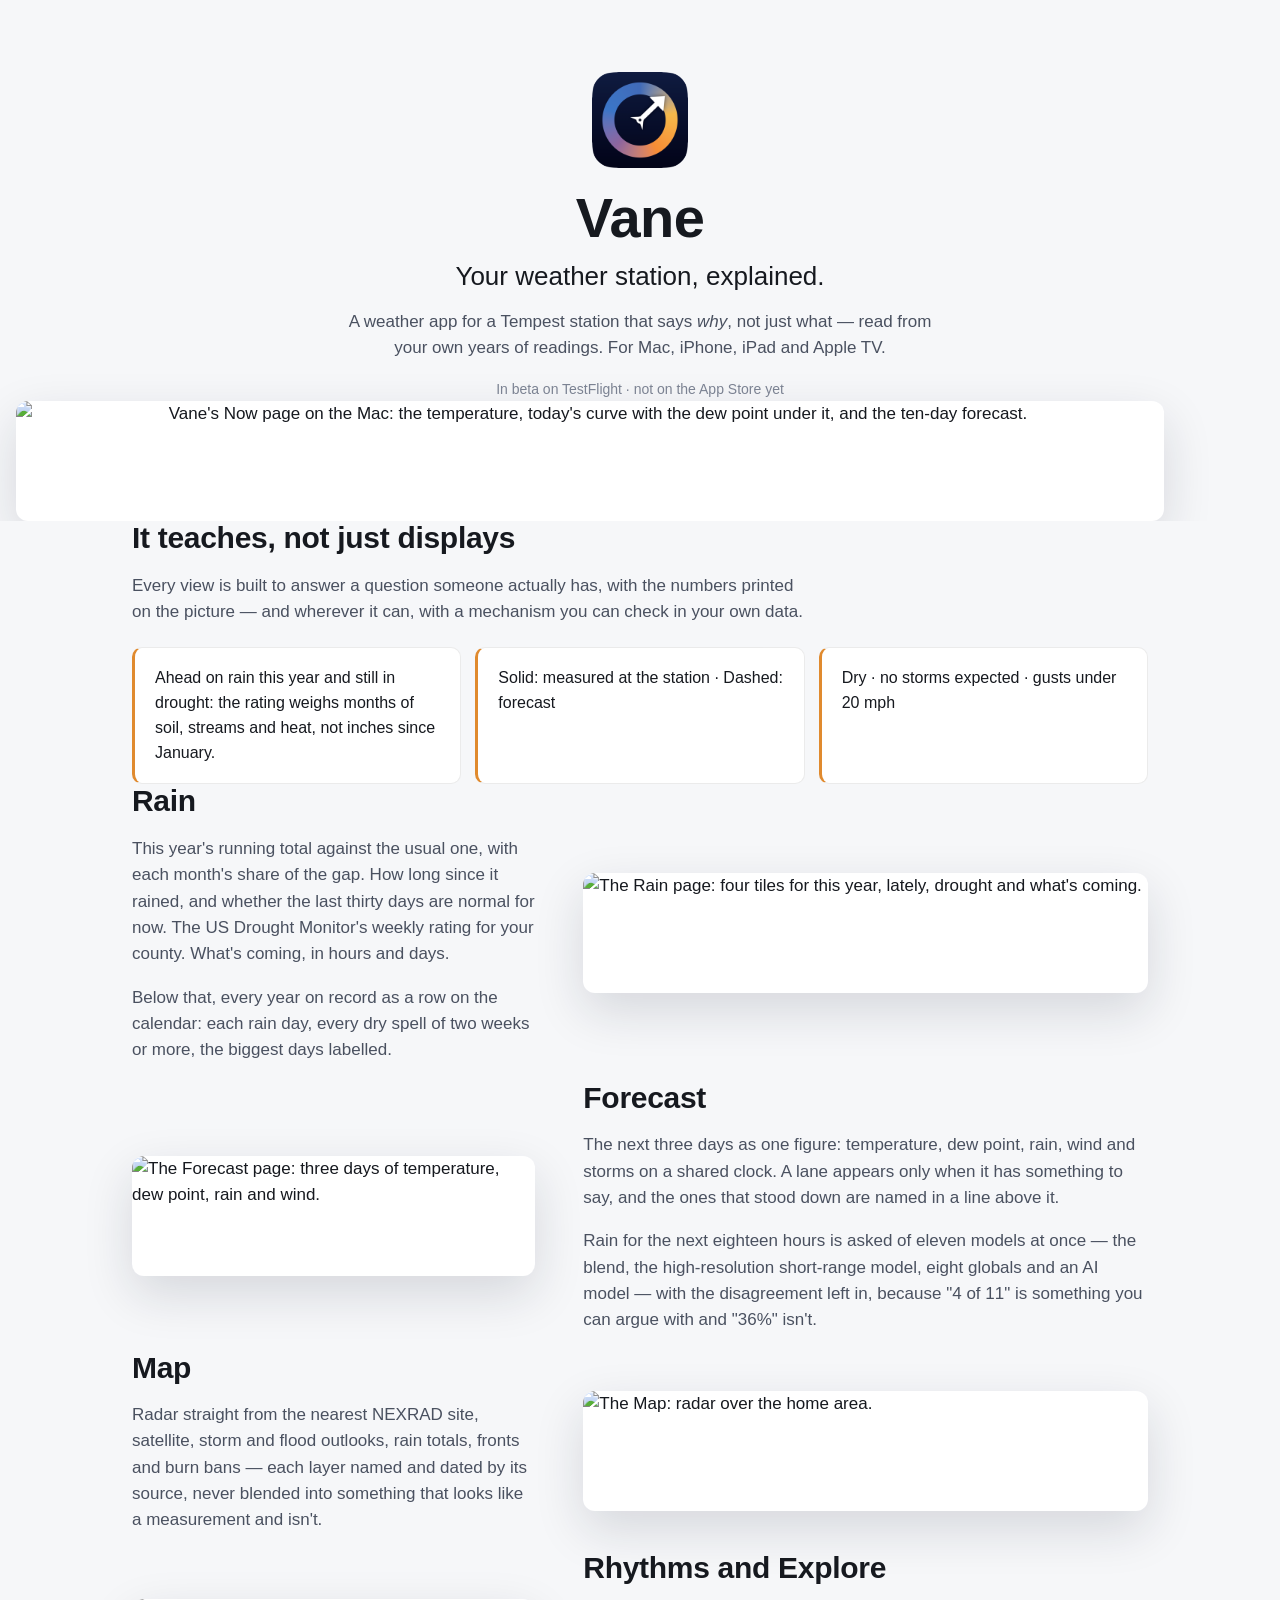
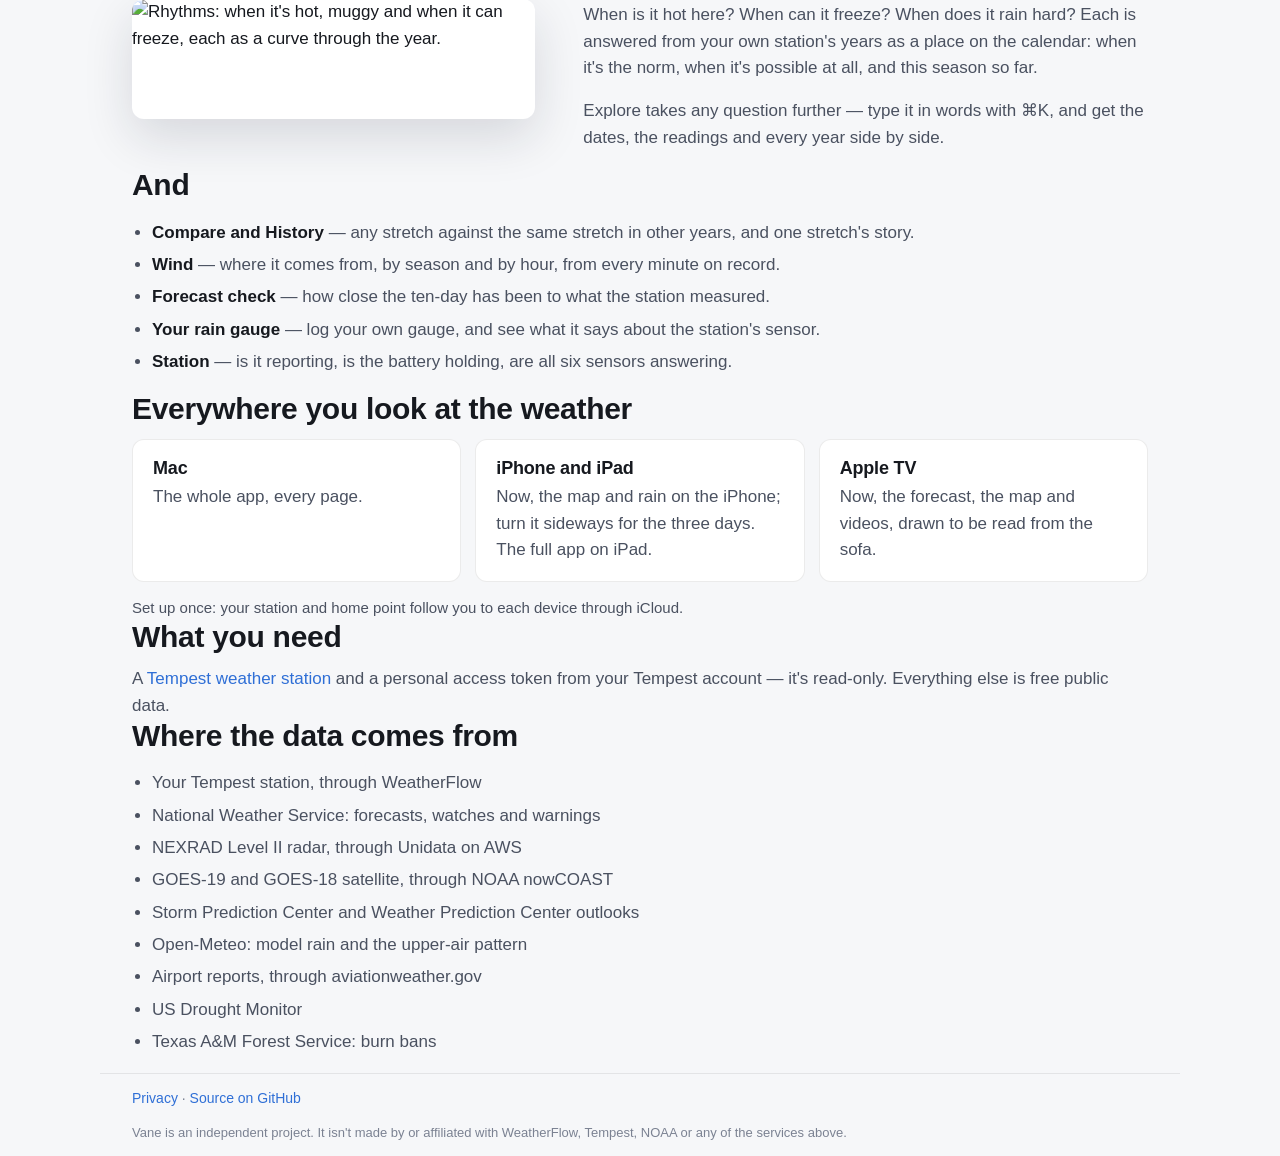
==== docs/index.html @ ac1b6cf5 "A product page and a privacy page for GitHub Pages, and notebooks without their output docs/ is the " ====
<!doctype html>
<html lang="en">
<head>
<meta charset="utf-8">
<meta name="viewport" content="width=device-width, initial-scale=1">
<title>Vane — your weather station, explained</title>
<meta name="description" content="Vane is a weather app for a Tempest weather station that tells you why, not just what. For Mac, iPhone, iPad and Apple TV.">
<link rel="icon" href="icon.png">
<link rel="stylesheet" href="site.css">
</head>
<body>

<header class="hero">
  <div class="wrap">
    <img class="icon" src="icon.png" alt="" width="96" height="96">
    <h1>Vane</h1>
    <p class="lede">Your weather station, explained.</p>
    <p class="sub">A weather app for a Tempest station that says <em>why</em>, not just what —
      read from your own years of readings. For Mac, iPhone, iPad and Apple TV.</p>
    <p class="status">In beta on TestFlight · not on the App Store yet</p>
  </div>
  <figure class="shot hero-shot">
    <img src="screens/mac-now.png" alt="Vane's Now page on the Mac: the temperature, today's curve with the dew point under it, and the ten-day forecast.">
  </figure>
</header>

<main>

<section class="wrap teach">
  <h2>It teaches, not just displays</h2>
  <p class="intro">Every view is built to answer a question someone actually has, with the
    numbers printed on the picture — and wherever it can, with a mechanism you can check in
    your own data.</p>
  <div class="quotes">
    <blockquote>Ahead on rain this year and still in drought: the rating weighs months of soil,
      streams and heat, not inches since January.</blockquote>
    <blockquote>Solid: measured at the station · Dashed: forecast</blockquote>
    <blockquote>Dry · no storms expected · gusts under 20 mph</blockquote>
  </div>
</section>

<section class="wrap feature">
  <div class="text">
    <h2>Rain</h2>
    <p>This year's running total against the usual one, with each month's share of the gap.
      How long since it rained, and whether the last thirty days are normal for now. The
      US Drought Monitor's weekly rating for your county. What's coming, in hours and days.</p>
    <p>Below that, every year on record as a row on the calendar: each rain day, every dry
      spell of two weeks or more, the biggest days labelled.</p>
  </div>
  <figure class="shot"><img src="screens/mac-rain.png" alt="The Rain page: four tiles for this year, lately, drought and what's coming."></figure>
</section>

<section class="wrap feature flip">
  <div class="text">
    <h2>Forecast</h2>
    <p>The next three days as one figure: temperature, dew point, rain, wind and storms on a
      shared clock. A lane appears only when it has something to say, and the ones that stood
      down are named in a line above it.</p>
    <p>Rain for the next eighteen hours is asked of eleven models at once — the blend, the
      high-resolution short-range model, eight globals and an AI model — with the
      disagreement left in, because "4 of 11" is something you can argue with and "36%" isn't.</p>
  </div>
  <figure class="shot"><img src="screens/mac-forecast.png" alt="The Forecast page: three days of temperature, dew point, rain and wind."></figure>
</section>

<section class="wrap feature">
  <div class="text">
    <h2>Map</h2>
    <p>Radar straight from the nearest NEXRAD site, satellite, storm and flood outlooks, rain
      totals, fronts and burn bans — each layer named and dated by its source, never blended
      into something that looks like a measurement and isn't.</p>
  </div>
  <figure class="shot"><img src="screens/mac-map.png" alt="The Map: radar over the home area."></figure>
</section>

<section class="wrap feature flip">
  <div class="text">
    <h2>Rhythms and Explore</h2>
    <p>When is it hot here? When can it freeze? When does it rain hard? Each is answered from
      your own station's years as a place on the calendar: when it's the norm, when it's
      possible at all, and this season so far.</p>
    <p>Explore takes any question further — type it in words with ⌘K, and get the dates, the
      readings and every year side by side.</p>
  </div>
  <figure class="shot"><img src="screens/mac-rhythms.png" alt="Rhythms: when it's hot, muggy and when it can freeze, each as a curve through the year."></figure>
</section>

<section class="wrap more">
  <h2>And</h2>
  <ul>
    <li><strong>Compare and History</strong> — any stretch against the same stretch in other years, and one stretch's story.</li>
    <li><strong>Wind</strong> — where it comes from, by season and by hour, from every minute on record.</li>
    <li><strong>Forecast check</strong> — how close the ten-day has been to what the station measured.</li>
    <li><strong>Your rain gauge</strong> — log your own gauge, and see what it says about the station's sensor.</li>
    <li><strong>Station</strong> — is it reporting, is the battery holding, are all six sensors answering.</li>
  </ul>
</section>

<section class="wrap platforms">
  <h2>Everywhere you look at the weather</h2>
  <div class="grid">
    <div><h3>Mac</h3><p>The whole app, every page.</p></div>
    <div><h3>iPhone and iPad</h3><p>Now, the map and rain on the iPhone; turn it sideways for the three days. The full app on iPad.</p></div>
    <div><h3>Apple TV</h3><p>Now, the forecast, the map and videos, drawn to be read from the sofa.</p></div>
  </div>
  <p class="note">Set up once: your station and home point follow you to each device through iCloud.</p>
</section>

<section class="wrap needs">
  <h2>What you need</h2>
  <p>A <a href="https://tempestwx.com">Tempest weather station</a> and a personal access token
    from your Tempest account — it's read-only. Everything else is free public data.</p>
</section>

<section class="wrap sources">
  <h2>Where the data comes from</h2>
  <ul>
    <li>Your Tempest station, through WeatherFlow</li>
    <li>National Weather Service: forecasts, watches and warnings</li>
    <li>NEXRAD Level II radar, through Unidata on AWS</li>
    <li>GOES-19 and GOES-18 satellite, through NOAA nowCOAST</li>
    <li>Storm Prediction Center and Weather Prediction Center outlooks</li>
    <li>Open-Meteo: model rain and the upper-air pattern</li>
    <li>Airport reports, through aviationweather.gov</li>
    <li>US Drought Monitor</li>
    <li>Texas A&amp;M Forest Service: burn bans</li>
  </ul>
</section>

</main>

<footer class="wrap">
  <p><a href="privacy.html">Privacy</a> · <a href="https://github.com/jdmorlan/weather-vane">Source on GitHub</a></p>
  <p class="fine">Vane is an independent project. It isn't made by or affiliated with WeatherFlow, Tempest, NOAA or any of the services above.</p>
</footer>

</body>
</html>
---- docs/site.css ----
:root {
  --bg: #f6f7f9;
  --card: #ffffff;
  --ink: #16191f;
  --ink-2: #4a5160;
  --ink-3: #7b8292;
  --rule: rgba(0, 0, 0, 0.08);
  --accent: #2f6fd6;
  --warm: #e08a2e;
  --shadow: 0 18px 50px rgba(20, 30, 50, 0.14);
}
@media (prefers-color-scheme: dark) {
  :root {
    --bg: #15171c;
    --card: #1f2229;
    --ink: #eef0f4;
    --ink-2: #b4bac6;
    --ink-3: #868d9b;
    --rule: rgba(255, 255, 255, 0.08);
    --accent: #6ea1ff;
    --warm: #f0a24f;
    --shadow: 0 18px 50px rgba(0, 0, 0, 0.45);
  }
}

* { box-sizing: border-box; }
html { -webkit-text-size-adjust: 100%; }
body {
  margin: 0;
  background: var(--bg);
  color: var(--ink);
  font: 17px/1.55 -apple-system, BlinkMacSystemFont, "SF Pro Text", "Helvetica Neue", Arial, sans-serif;
}
a { color: var(--accent); text-decoration: none; }
a:hover { text-decoration: underline; }
img { max-width: 100%; display: block; }

.wrap { max-width: 1080px; margin: 0 auto; padding: 0 16px; }
@media (min-width: 720px) { .wrap { padding: 0 32px; } }

h1, h2, h3 { line-height: 1.15; letter-spacing: -0.01em; }
h2 { font-size: 30px; margin: 0 0 12px; }
h3 { font-size: 18px; margin: 0 0 6px; }

/* Hero */
.hero { text-align: center; padding: 72px 0 0; overflow: hidden; }
.hero .icon { margin: 0 auto 18px; border-radius: 22%; }
.hero h1 { font-size: 56px; margin: 0; }
.lede { font-size: 26px; color: var(--ink); margin: 6px 0 12px; font-weight: 500; }
.sub { max-width: 620px; margin: 0 auto; color: var(--ink-2); }
.status { margin: 18px 0 0; font-size: 14px; color: var(--ink-3); }
.hero-shot { max-width: 1180px; margin: 48px auto 0; padding: 0 16px; }

/* Screenshots: a picture that hasn't been taken yet holds its place. */
.shot { margin: 0; }
.shot img {
  border-radius: 12px;
  box-shadow: var(--shadow);
  background: var(--card);
  min-height: 120px;
  width: 100%;
}

main section { padding: 72px 0 0; }

.teach .intro { color: var(--ink-2); max-width: 680px; }
.quotes { display: grid; gap: 14px; margin-top: 22px; }
@media (min-width: 820px) { .quotes { grid-template-columns: repeat(3, 1fr); } }
blockquote {
  margin: 0;
  padding: 18px 20px;
  background: var(--card);
  border: 1px solid var(--rule);
  border-left: 3px solid var(--warm);
  border-radius: 10px;
  font-size: 16px;
  color: var(--ink);
}

.feature { display: grid; gap: 28px; align-items: center; }
@media (min-width: 900px) {
  .feature { grid-template-columns: 5fr 7fr; gap: 48px; }
  .feature.flip .text { order: 2; }
}
.feature p { color: var(--ink-2); }

.more ul, .sources ul { padding-left: 20px; color: var(--ink-2); }
.more li, .sources li { margin: 6px 0; }
.more strong { color: var(--ink); }

.platforms .grid { display: grid; gap: 14px; }
@media (min-width: 720px) { .platforms .grid { grid-template-columns: repeat(3, 1fr); } }
.platforms .grid > div {
  background: var(--card);
  border: 1px solid var(--rule);
  border-radius: 12px;
  padding: 18px 20px;
}
.platforms p, .needs p { color: var(--ink-2); margin: 0; }
.note { margin-top: 14px !important; font-size: 15px; }

footer { padding: 72px 16px 48px; color: var(--ink-3); font-size: 14px; border-top: 1px solid var(--rule); margin-top: 72px; }
.fine { font-size: 13px; color: var(--ink-3); }

/* Privacy */
.prose { max-width: 720px; padding-top: 48px; padding-bottom: 64px; }
.prose h1 { font-size: 40px; margin: 12px 0 8px; }
.prose h2 { font-size: 22px; margin: 32px 0 8px; }
.prose p, .prose li { color: var(--ink-2); }
.prose .lede { font-size: 20px; color: var(--ink); }
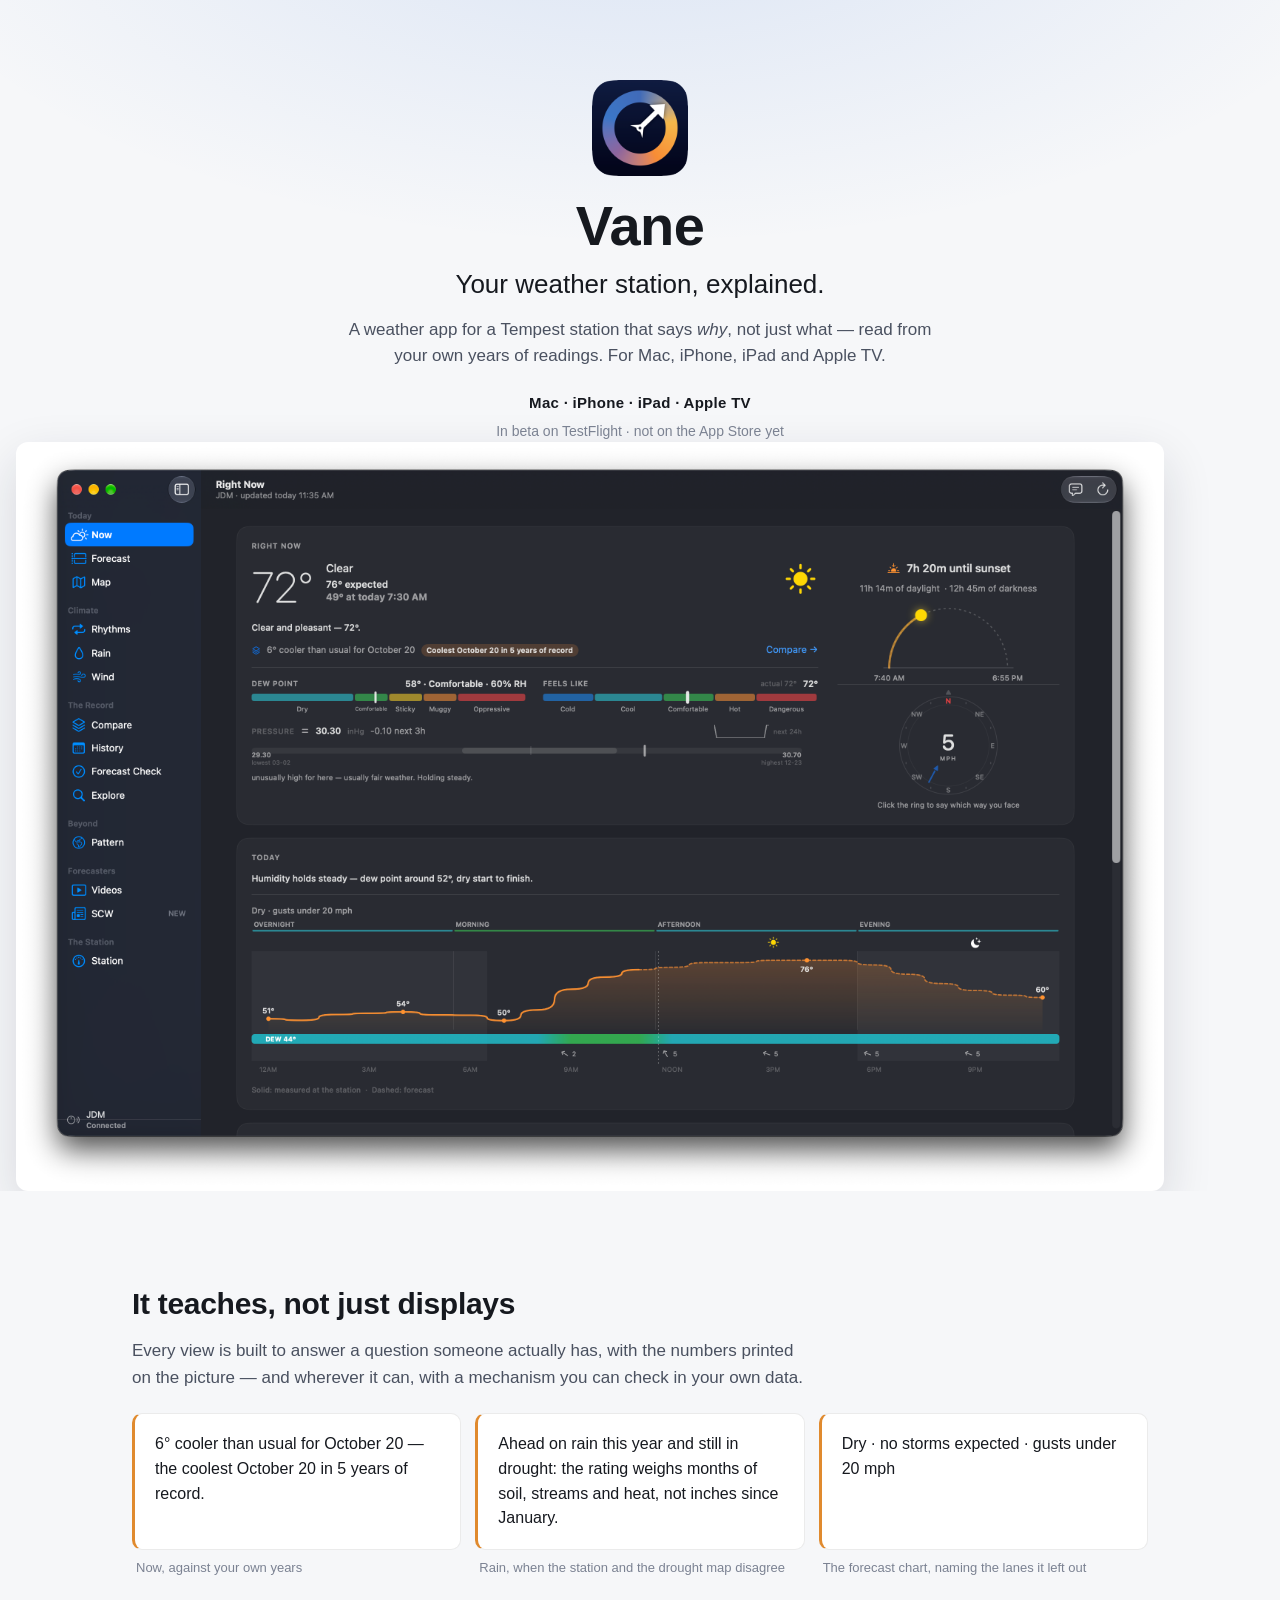
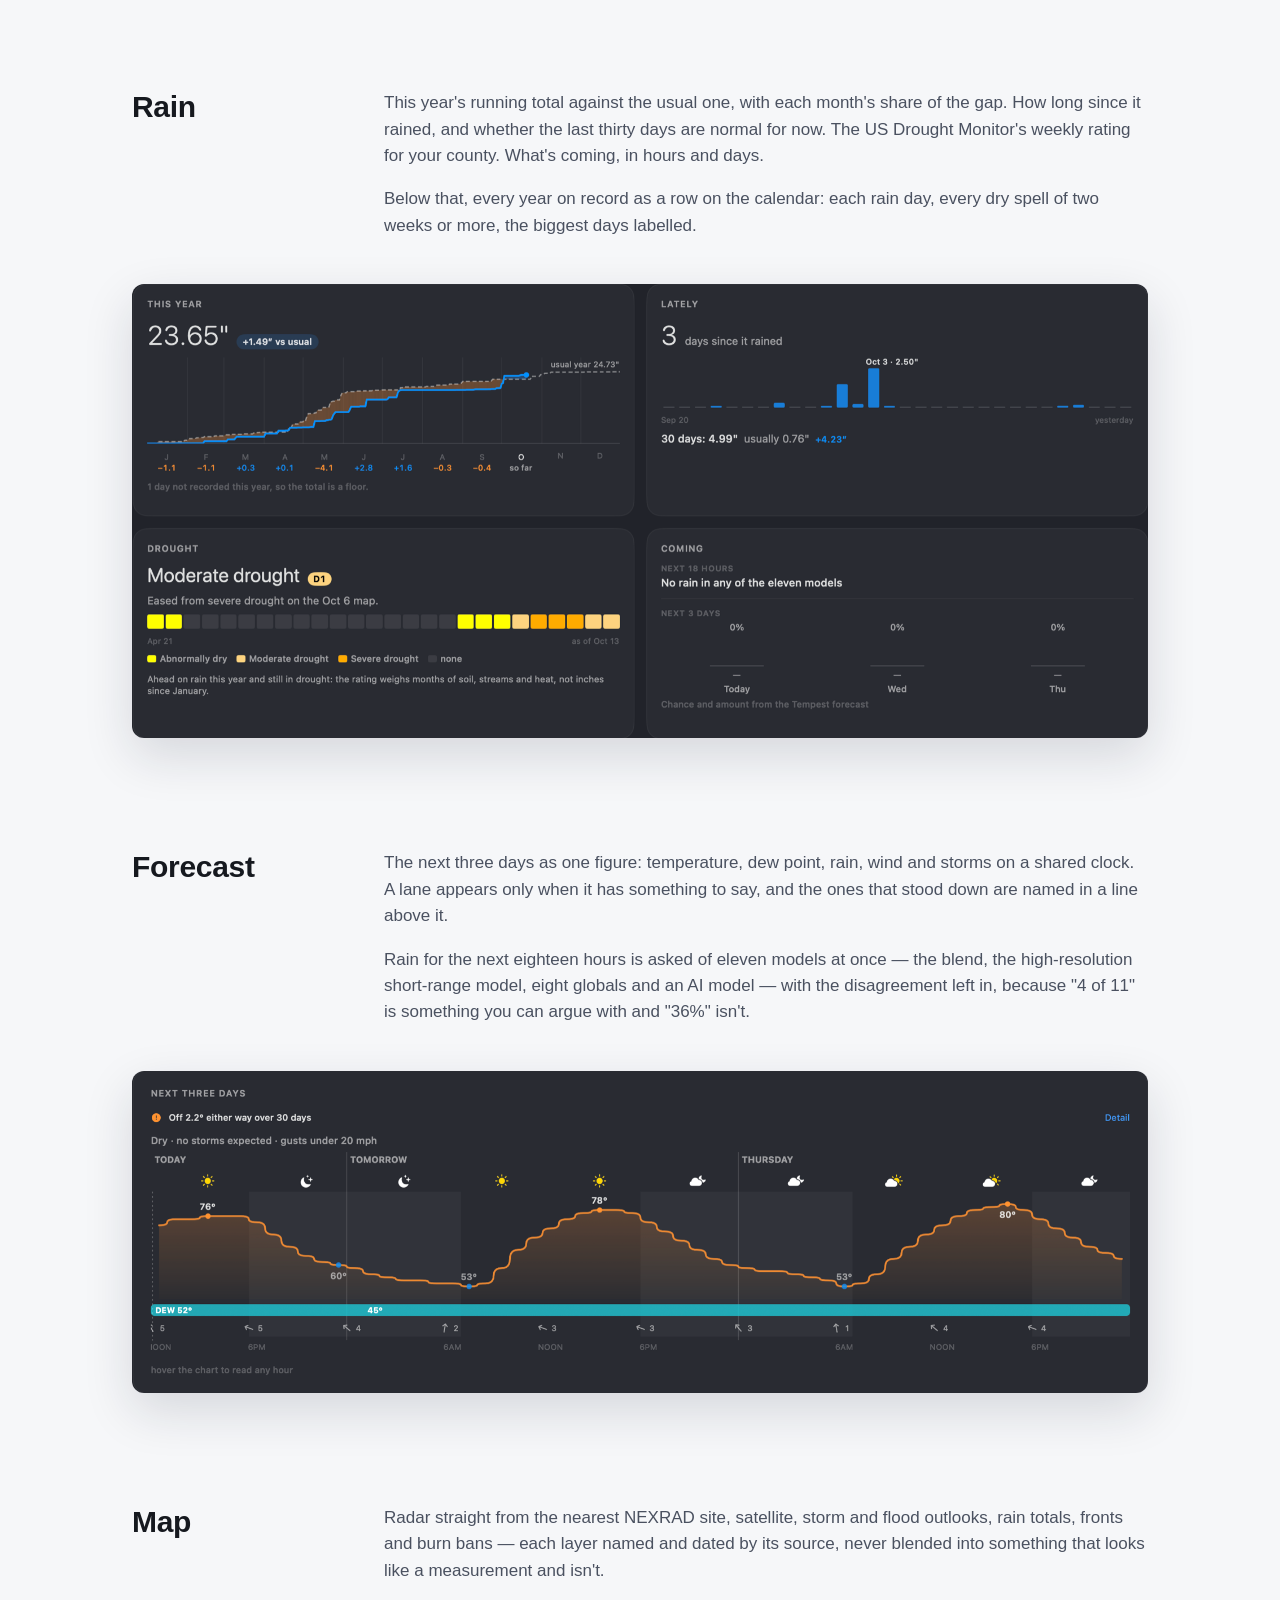
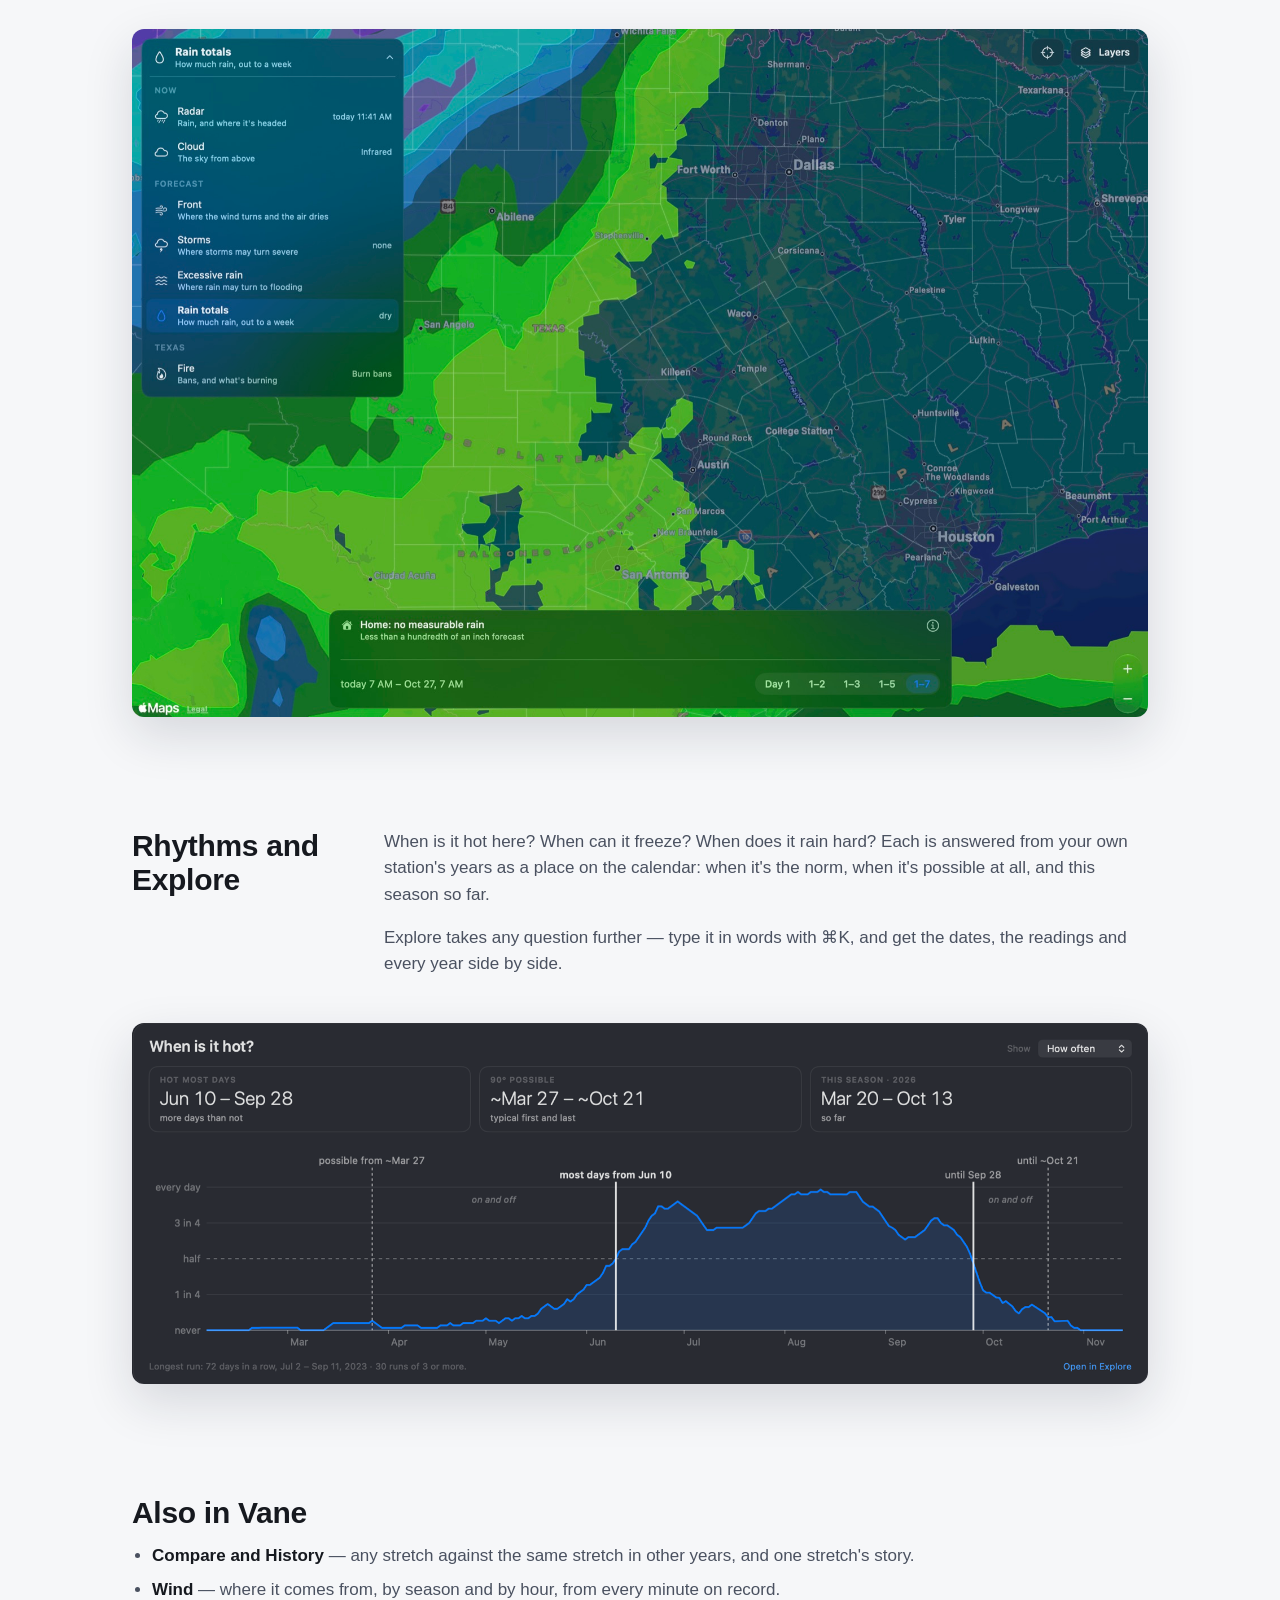
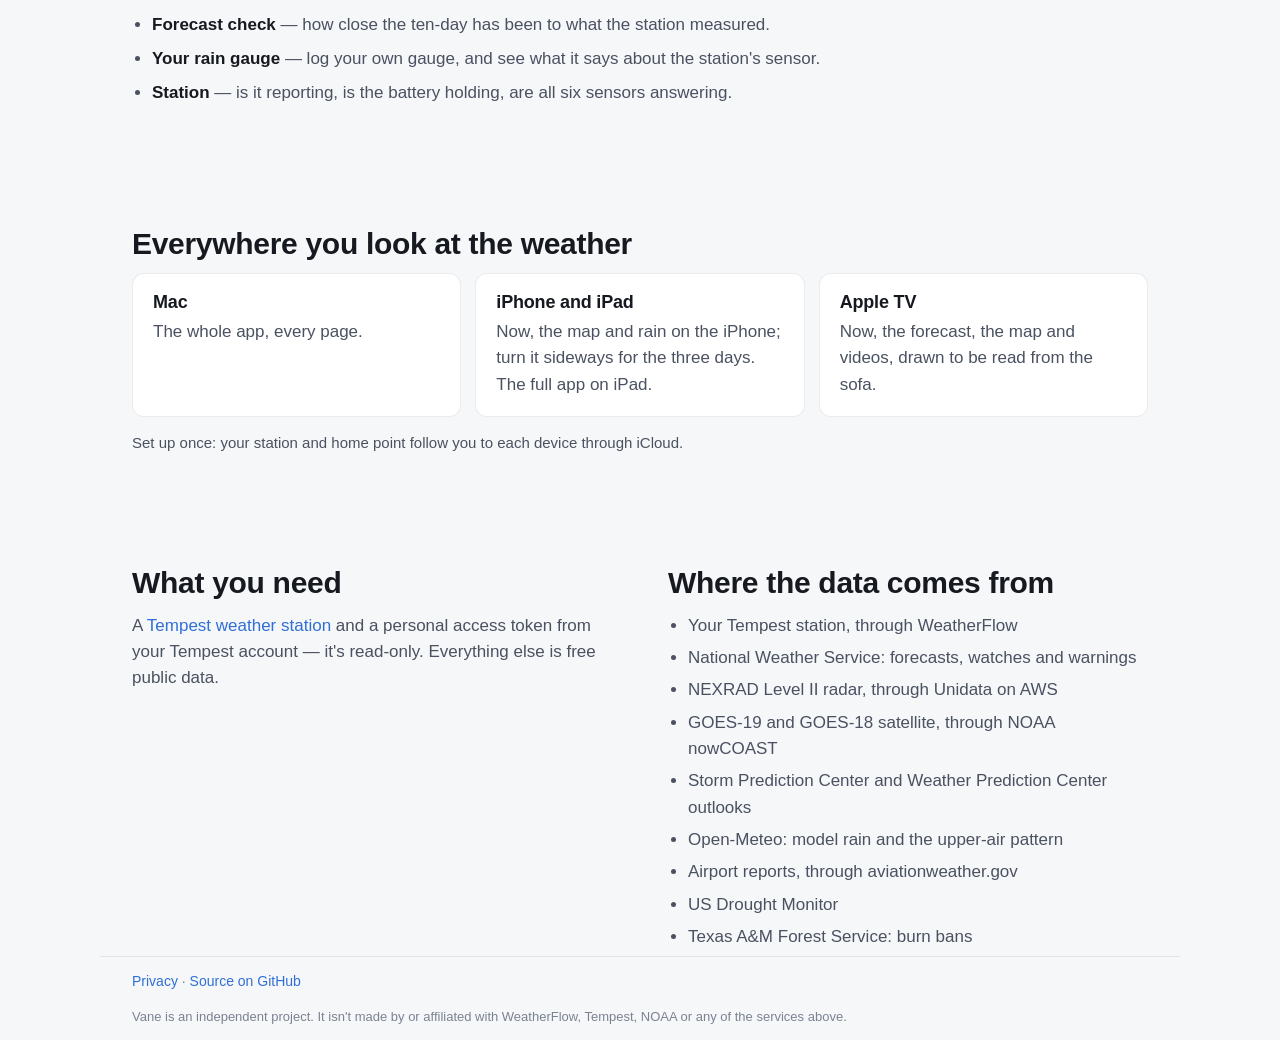
==== commit f338518e: "Polish the product page: pictures cropped to what they describe, quotes that say where they're from," ====
--- a/docs/index.html
+++ b/docs/index.html
@@ -17,6 +17,7 @@
     <p class="lede">Your weather station, explained.</p>
     <p class="sub">A weather app for a Tempest station that says <em>why</em>, not just what —
       read from your own years of readings. For Mac, iPhone, iPad and Apple TV.</p>
+    <p class="platforms-line">Mac · iPhone · iPad · Apple TV</p>
     <p class="status">In beta on TestFlight · not on the App Store yet</p>
   </div>
   <figure class="shot hero-shot">
@@ -32,10 +33,13 @@
     numbers printed on the picture — and wherever it can, with a mechanism you can check in
     your own data.</p>
   <div class="quotes">
-    <blockquote>Ahead on rain this year and still in drought: the rating weighs months of soil,
+    <figure><blockquote>6° cooler than usual for October 20 — the coolest October 20 in 5 years of record.</blockquote>
+      <figcaption>Now, against your own years</figcaption></figure>
+    <figure><blockquote>Ahead on rain this year and still in drought: the rating weighs months of soil,
       streams and heat, not inches since January.</blockquote>
-    <blockquote>Solid: measured at the station · Dashed: forecast</blockquote>
-    <blockquote>Dry · no storms expected · gusts under 20 mph</blockquote>
+      <figcaption>Rain, when the station and the drought map disagree</figcaption></figure>
+    <figure><blockquote>Dry · no storms expected · gusts under 20 mph</blockquote>
+      <figcaption>The forecast chart, naming the lanes it left out</figcaption></figure>
   </div>
 </section>
 
@@ -48,10 +52,10 @@
     <p>Below that, every year on record as a row on the calendar: each rain day, every dry
       spell of two weeks or more, the biggest days labelled.</p>
   </div>
-  <figure class="shot"><img src="screens/mac-rain.png" alt="The Rain page: four tiles for this year, lately, drought and what's coming."></figure>
+  <figure class="shot"><img src="screens/rain-tiles.png" alt="The top of the Rain page: this year's running total against the usual, the last thirty days, the drought rating, and what's coming." loading="lazy"></figure>
 </section>
 
-<section class="wrap feature flip">
+<section class="wrap feature">
   <div class="text">
     <h2>Forecast</h2>
     <p>The next three days as one figure: temperature, dew point, rain, wind and storms on a
@@ -61,7 +65,7 @@
       high-resolution short-range model, eight globals and an AI model — with the
       disagreement left in, because "4 of 11" is something you can argue with and "36%" isn't.</p>
   </div>
-  <figure class="shot"><img src="screens/mac-forecast.png" alt="The Forecast page: three days of temperature, dew point, rain and wind."></figure>
+  <figure class="shot"><img src="screens/forecast-chart.png" alt="The next three days as one chart: temperature, the dew point band and wind arrows, with the quiet lanes named above it." loading="lazy"></figure>
 </section>
 
 <section class="wrap feature">
@@ -71,10 +75,10 @@
       totals, fronts and burn bans — each layer named and dated by its source, never blended
       into something that looks like a measurement and isn't.</p>
   </div>
-  <figure class="shot"><img src="screens/mac-map.png" alt="The Map: radar over the home area."></figure>
+  <figure class="shot"><img src="screens/map-region.jpg" alt="The Map with the week's forecast rain totals over central and east Texas, and the layer list open." loading="lazy"></figure>
 </section>
 
-<section class="wrap feature flip">
+<section class="wrap feature">
   <div class="text">
     <h2>Rhythms and Explore</h2>
     <p>When is it hot here? When can it freeze? When does it rain hard? Each is answered from
@@ -83,11 +87,11 @@
     <p>Explore takes any question further — type it in words with ⌘K, and get the dates, the
       readings and every year side by side.</p>
   </div>
-  <figure class="shot"><img src="screens/mac-rhythms.png" alt="Rhythms: when it's hot, muggy and when it can freeze, each as a curve through the year."></figure>
+  <figure class="shot"><img src="screens/rhythms-hot.png" alt="When is it hot? Hot most days June 10 to September 28, 90° possible from late March to late October, drawn as a curve through the year." loading="lazy"></figure>
 </section>
 
 <section class="wrap more">
-  <h2>And</h2>
+  <h2>Also in Vane</h2>
   <ul>
     <li><strong>Compare and History</strong> — any stretch against the same stretch in other years, and one stretch's story.</li>
     <li><strong>Wind</strong> — where it comes from, by season and by hour, from every minute on record.</li>
@@ -107,25 +111,26 @@
   <p class="note">Set up once: your station and home point follow you to each device through iCloud.</p>
 </section>
 
-<section class="wrap needs">
-  <h2>What you need</h2>
-  <p>A <a href="https://tempestwx.com">Tempest weather station</a> and a personal access token
-    from your Tempest account — it's read-only. Everything else is free public data.</p>
-</section>
-
-<section class="wrap sources">
-  <h2>Where the data comes from</h2>
-  <ul>
-    <li>Your Tempest station, through WeatherFlow</li>
-    <li>National Weather Service: forecasts, watches and warnings</li>
-    <li>NEXRAD Level II radar, through Unidata on AWS</li>
-    <li>GOES-19 and GOES-18 satellite, through NOAA nowCOAST</li>
-    <li>Storm Prediction Center and Weather Prediction Center outlooks</li>
-    <li>Open-Meteo: model rain and the upper-air pattern</li>
-    <li>Airport reports, through aviationweather.gov</li>
-    <li>US Drought Monitor</li>
-    <li>Texas A&amp;M Forest Service: burn bans</li>
-  </ul>
+<section class="wrap pair">
+  <div>
+    <h2>What you need</h2>
+    <p>A <a href="https://tempestwx.com">Tempest weather station</a> and a personal access token
+      from your Tempest account — it's read-only. Everything else is free public data.</p>
+  </div>
+  <div>
+    <h2>Where the data comes from</h2>
+    <ul>
+      <li>Your Tempest station, through WeatherFlow</li>
+      <li>National Weather Service: forecasts, watches and warnings</li>
+      <li>NEXRAD Level II radar, through Unidata on AWS</li>
+      <li>GOES-19 and GOES-18 satellite, through NOAA nowCOAST</li>
+      <li>Storm Prediction Center and Weather Prediction Center outlooks</li>
+      <li>Open-Meteo: model rain and the upper-air pattern</li>
+      <li>Airport reports, through aviationweather.gov</li>
+      <li>US Drought Monitor</li>
+      <li>Texas A&amp;M Forest Service: burn bans</li>
+    </ul>
+  </div>
 </section>
 
 </main>
--- a/docs/site.css
+++ b/docs/site.css
@@ -8,6 +8,7 @@
   --accent: #2f6fd6;
   --warm: #e08a2e;
   --shadow: 0 18px 50px rgba(20, 30, 50, 0.14);
+  --glow: rgba(47, 111, 214, 0.14);
 }
 @media (prefers-color-scheme: dark) {
   :root {
@@ -20,6 +21,7 @@
     --accent: #6ea1ff;
     --warm: #f0a24f;
     --shadow: 0 18px 50px rgba(0, 0, 0, 0.45);
+    --glow: rgba(110, 161, 255, 0.16);
   }
 }
 
@@ -43,12 +45,16 @@
 h3 { font-size: 18px; margin: 0 0 6px; }
 
 /* Hero */
-.hero { text-align: center; padding: 72px 0 0; overflow: hidden; }
+.hero {
+  text-align: center; padding: 80px 0 0; overflow: hidden;
+  background: radial-gradient(1100px 520px at 50% -10%, var(--glow), transparent 70%);
+}
 .hero .icon { margin: 0 auto 18px; border-radius: 22%; }
 .hero h1 { font-size: 56px; margin: 0; }
 .lede { font-size: 26px; color: var(--ink); margin: 6px 0 12px; font-weight: 500; }
 .sub { max-width: 620px; margin: 0 auto; color: var(--ink-2); }
-.status { margin: 18px 0 0; font-size: 14px; color: var(--ink-3); }
+.platforms-line { margin: 22px 0 0; font-size: 15px; font-weight: 600; letter-spacing: 0.02em; color: var(--ink); }
+.status { margin: 6px 0 0; font-size: 14px; color: var(--ink-3); }
 .hero-shot { max-width: 1180px; margin: 48px auto 0; padding: 0 16px; }
 
 /* Screenshots: a picture that hasn't been taken yet holds its place. */
@@ -61,12 +67,19 @@
   width: 100%;
 }
 
-main section { padding: 72px 0 0; }
+/* Named with the class: `.wrap` sets the sections' padding and margin, and
+   a bare `main section` lost to it, which left every section touching the
+   one above. */
+main section.wrap { padding-top: 112px; }
+main section.wrap:first-child { padding-top: 96px; }
 
 .teach .intro { color: var(--ink-2); max-width: 680px; }
 .quotes { display: grid; gap: 14px; margin-top: 22px; }
 @media (min-width: 820px) { .quotes { grid-template-columns: repeat(3, 1fr); } }
+.quotes figure { margin: 0; display: flex; flex-direction: column; gap: 8px; }
+.quotes figcaption { font-size: 13px; color: var(--ink-3); padding-left: 4px; }
 blockquote {
+  flex: 1;
   margin: 0;
   padding: 18px 20px;
   background: var(--card);
@@ -77,15 +90,19 @@
   color: var(--ink);
 }
 
-.feature { display: grid; gap: 28px; align-items: center; }
+/* A feature: its words, then its picture at full width. The pictures are
+   cropped to the part of the window the words describe. */
+.feature { display: grid; gap: 28px; }
+.feature .text { max-width: 720px; }
 @media (min-width: 900px) {
-  .feature { grid-template-columns: 5fr 7fr; gap: 48px; }
-  .feature.flip .text { order: 2; }
+  .feature .text { display: grid; grid-template-columns: 220px 1fr; column-gap: 32px; max-width: none; }
+  .feature .text h2 { grid-row: span 3; }
+  .feature .text p { margin-top: 0; }
 }
 .feature p { color: var(--ink-2); }
 
-.more ul, .sources ul { padding-left: 20px; color: var(--ink-2); }
-.more li, .sources li { margin: 6px 0; }
+.more ul { padding-left: 20px; color: var(--ink-2); margin: 0; }
+.more li { margin: 8px 0; }
 .more strong { color: var(--ink); }
 
 .platforms .grid { display: grid; gap: 14px; }
@@ -96,10 +113,15 @@
   border-radius: 12px;
   padding: 18px 20px;
 }
-.platforms p, .needs p { color: var(--ink-2); margin: 0; }
+.platforms p { color: var(--ink-2); margin: 0; }
+.pair { display: grid; gap: 40px; }
+@media (min-width: 820px) { .pair { grid-template-columns: 1fr 1fr; gap: 56px; } }
+.pair p { color: var(--ink-2); margin: 0; }
+.pair ul { padding-left: 20px; color: var(--ink-2); margin: 0; }
+.pair li { margin: 6px 0; }
 .note { margin-top: 14px !important; font-size: 15px; }
 
-footer { padding: 72px 16px 48px; color: var(--ink-3); font-size: 14px; border-top: 1px solid var(--rule); margin-top: 72px; }
+footer { padding: 32px 16px 48px; color: var(--ink-3); font-size: 14px; border-top: 1px solid var(--rule); margin-top: 104px; }
 .fine { font-size: 13px; color: var(--ink-3); }
 
 /* Privacy */
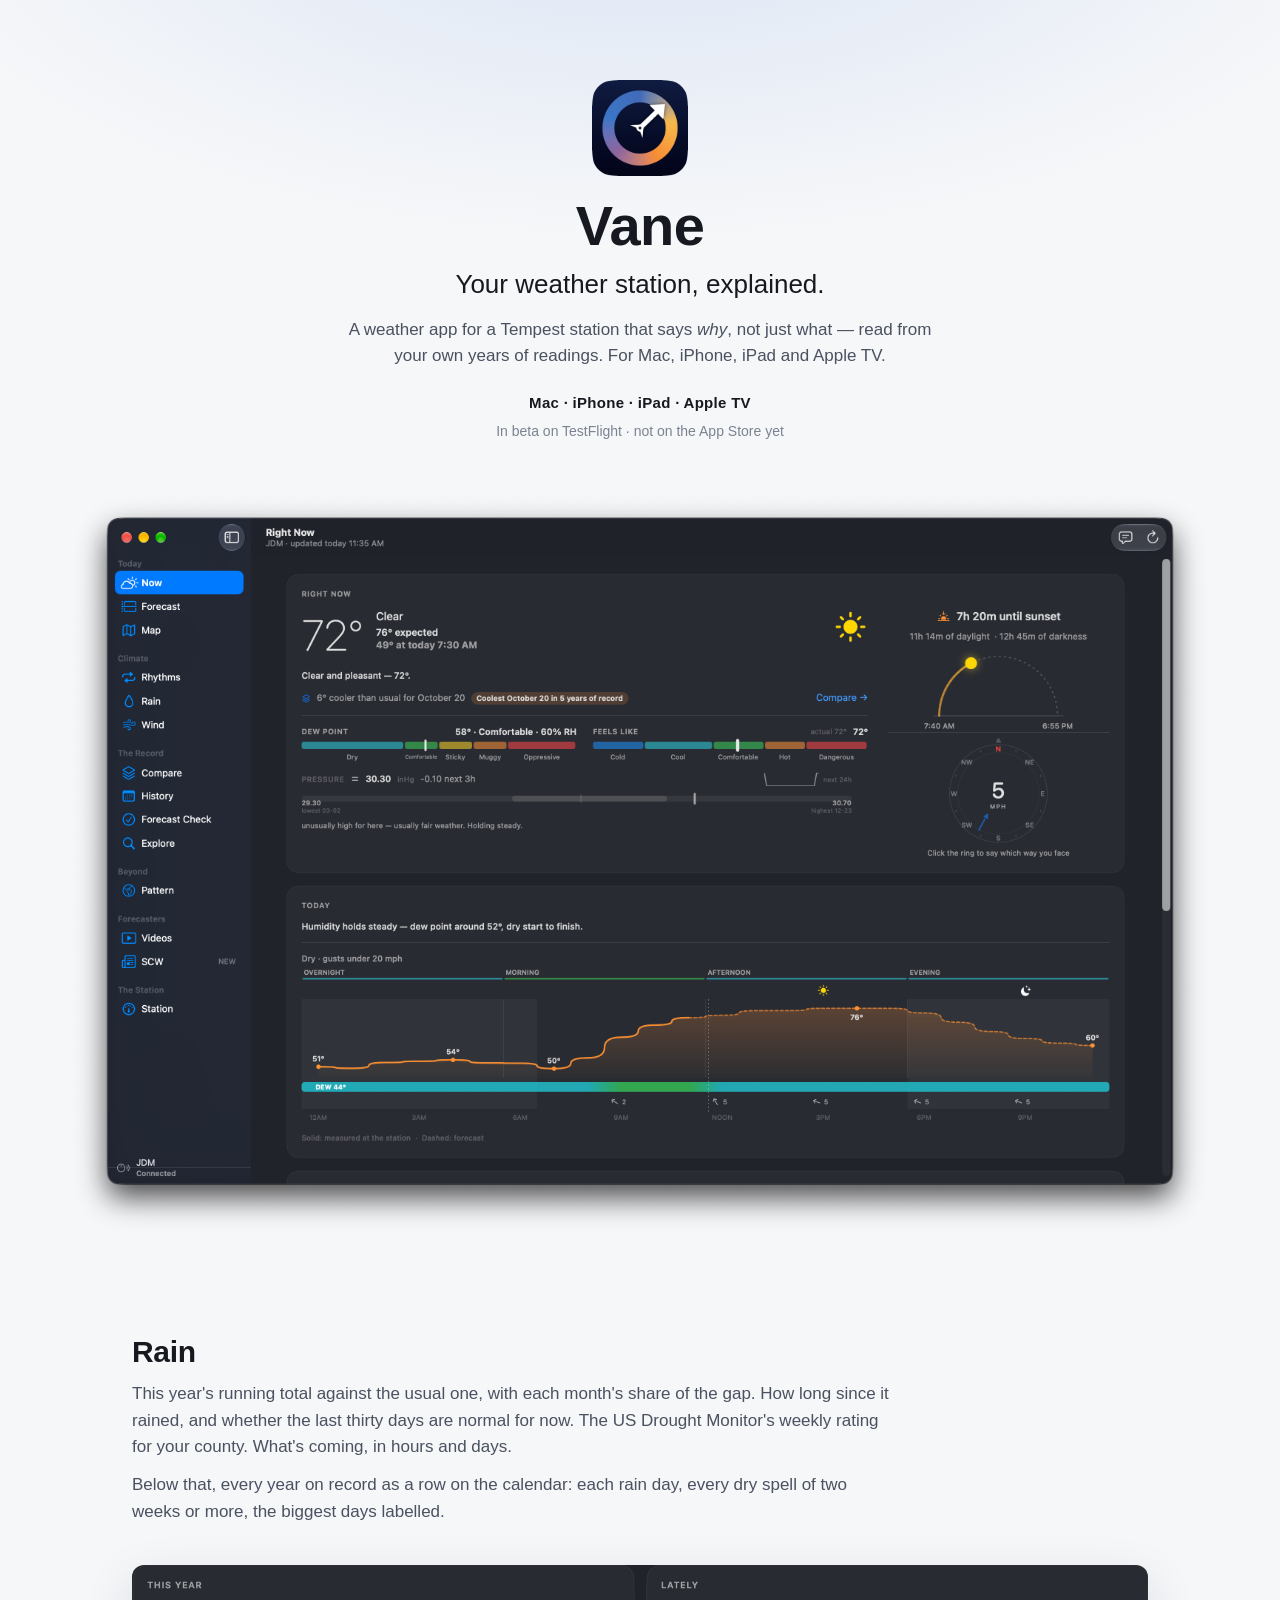
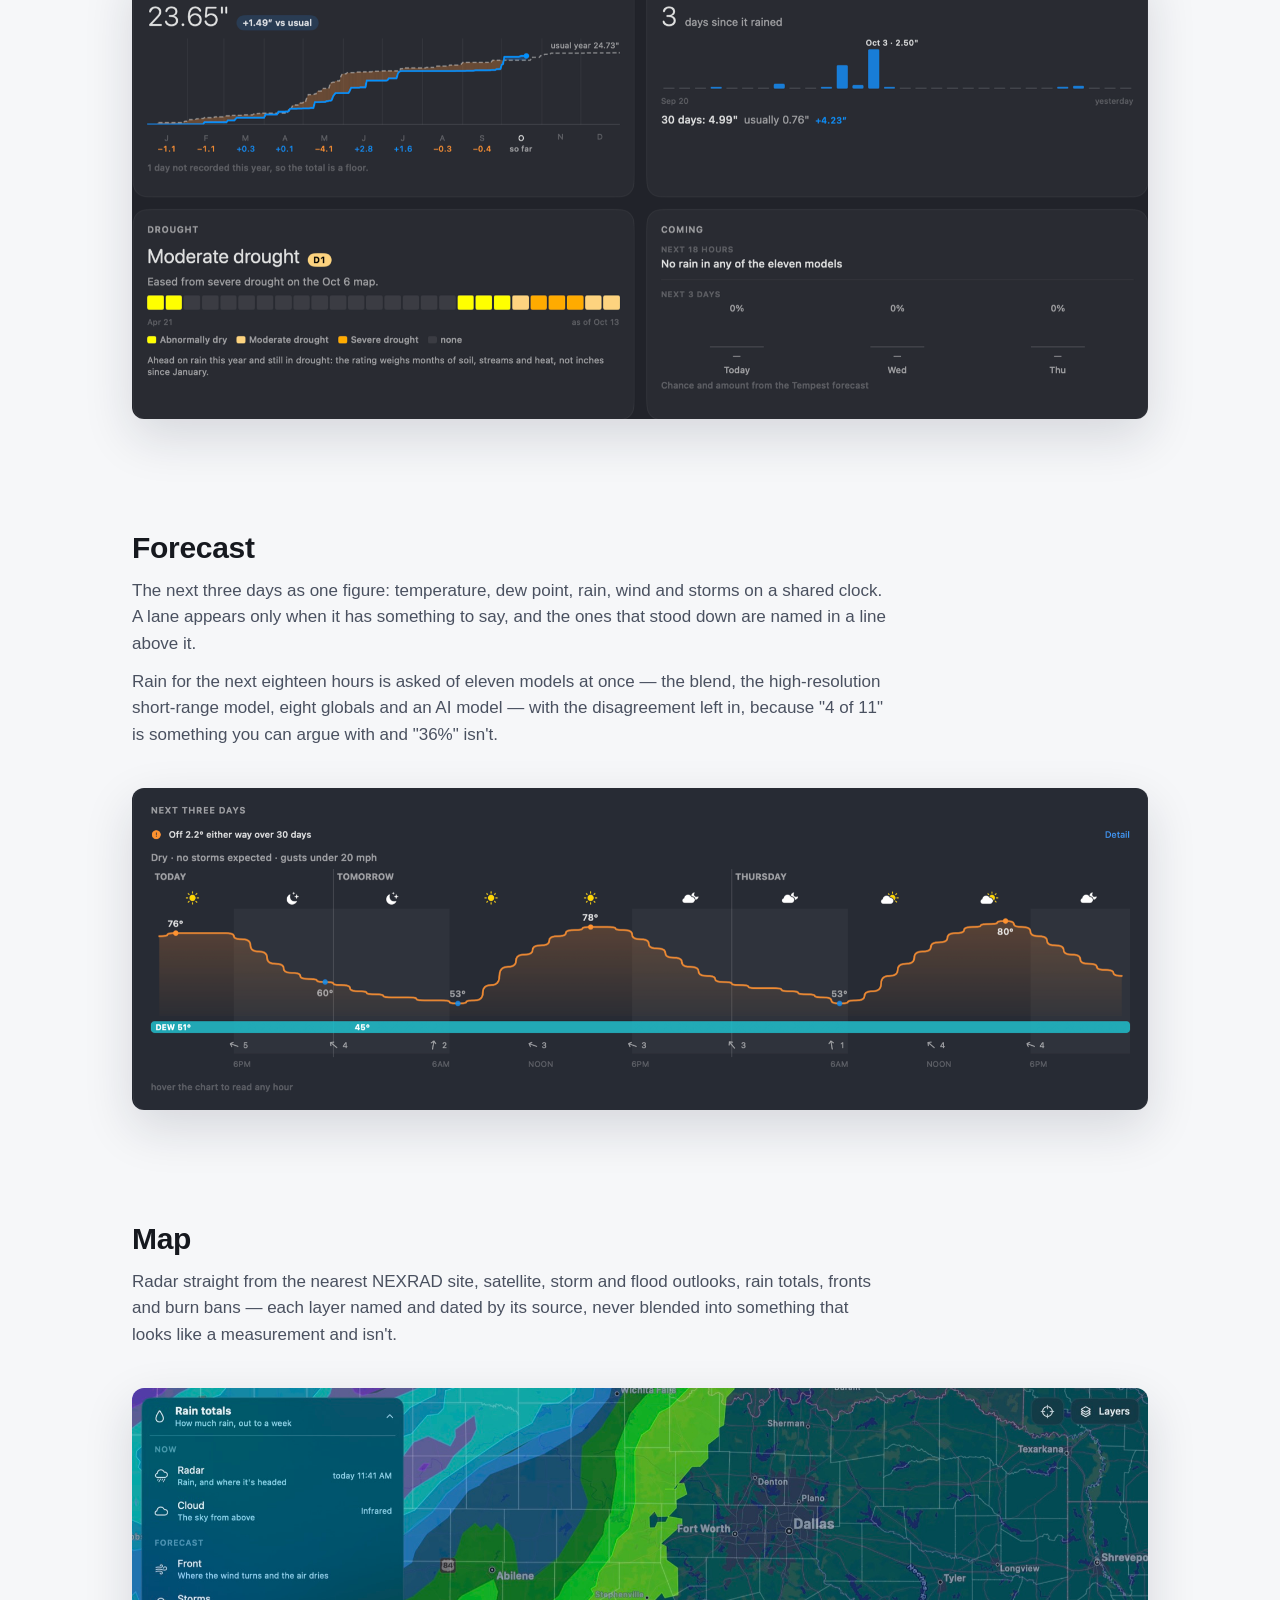
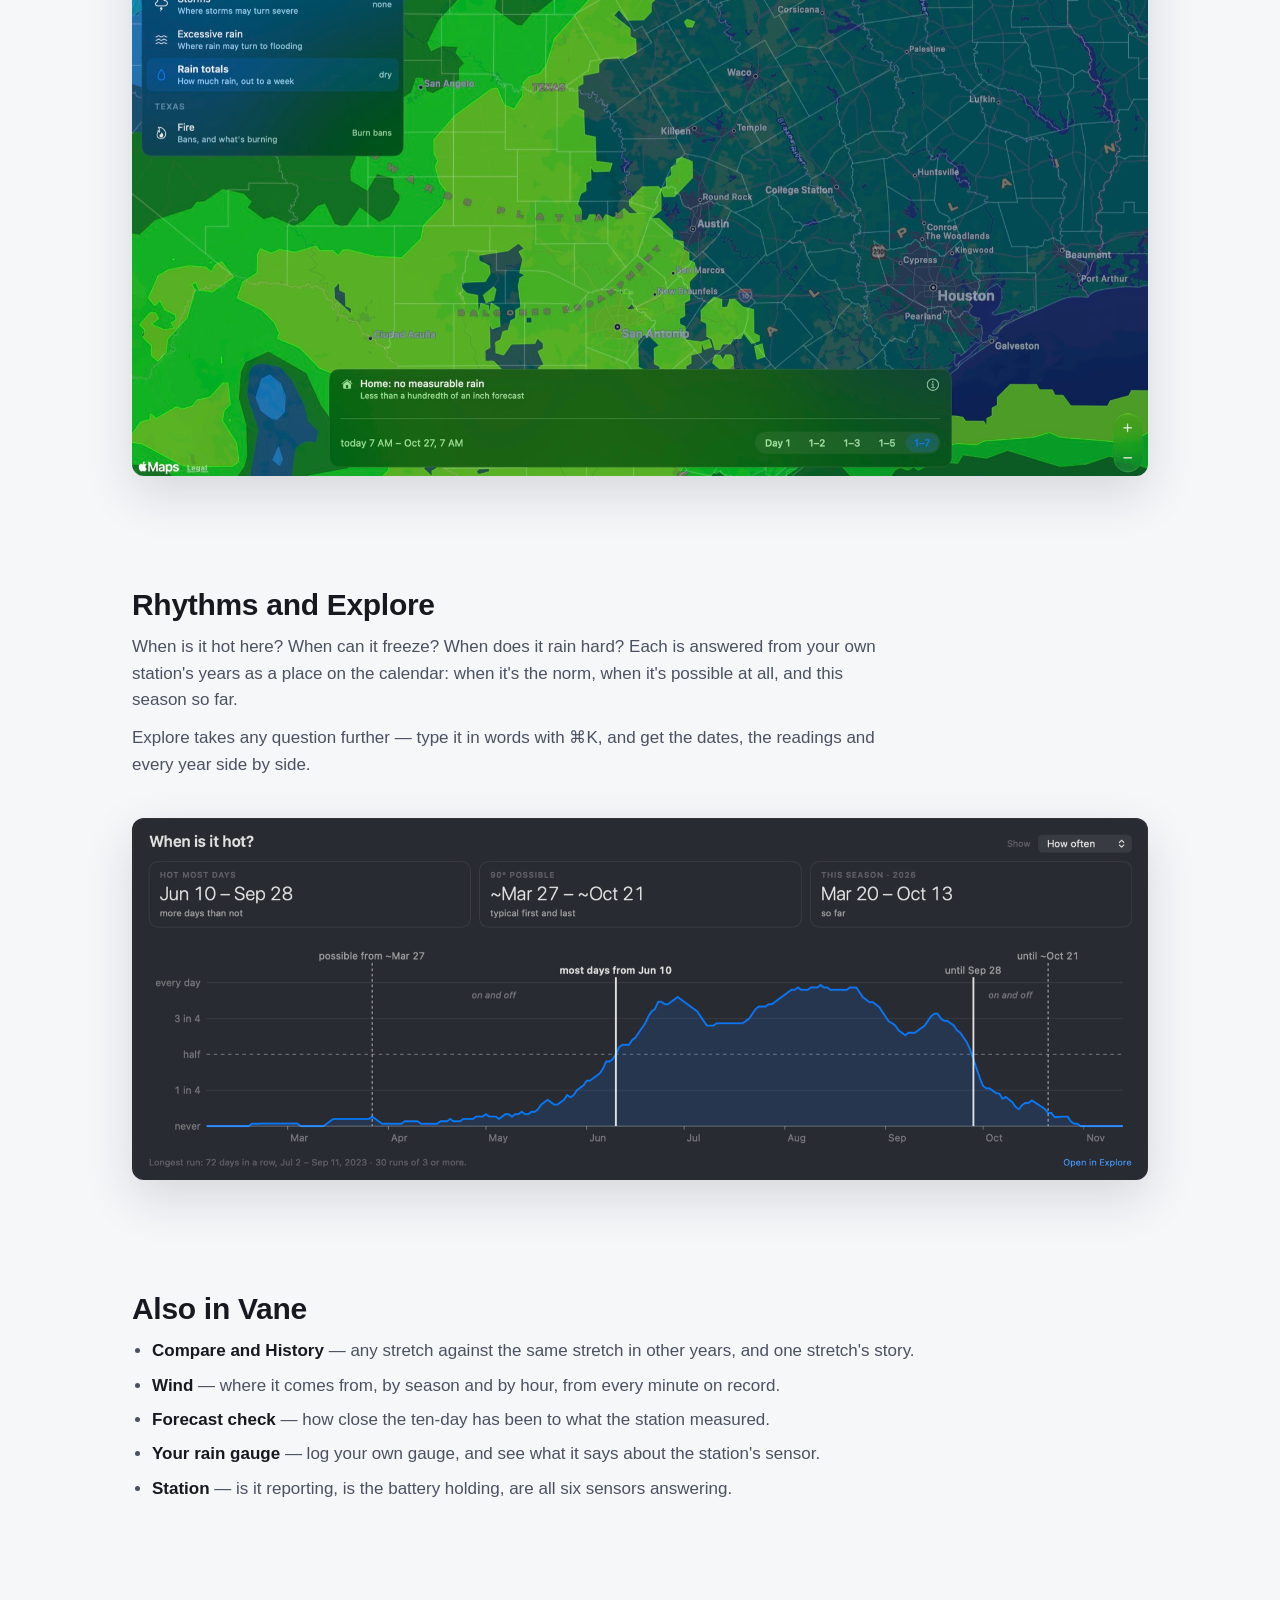
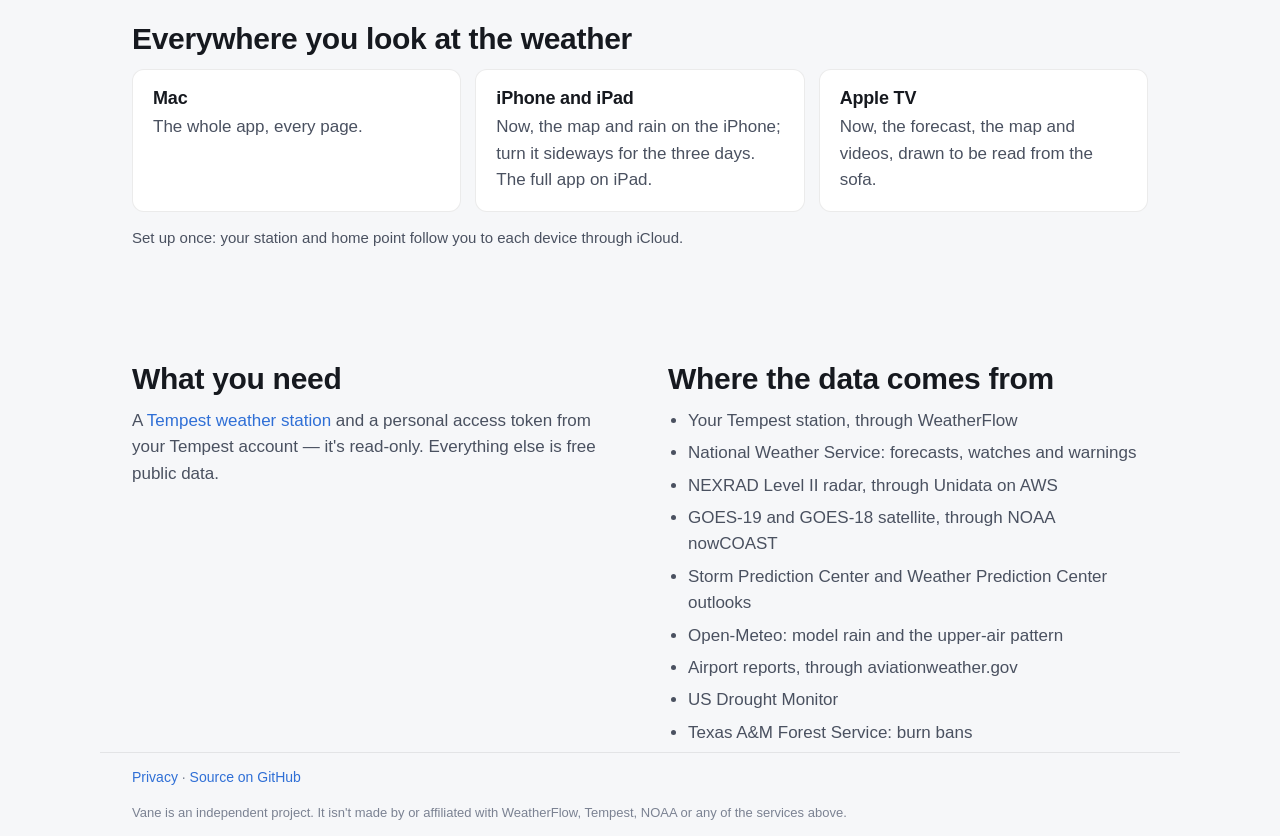
==== commit f7d8c06a: "Take the 'It teaches' quotes off the product page; the features show it better Co-Authored-By: Claud" ====
--- a/docs/index.html
+++ b/docs/index.html
@@ -26,22 +26,6 @@
 </header>
 
 <main>
-
-<section class="wrap teach">
-  <h2>It teaches, not just displays</h2>
-  <p class="intro">Every view is built to answer a question someone actually has, with the
-    numbers printed on the picture — and wherever it can, with a mechanism you can check in
-    your own data.</p>
-  <div class="quotes">
-    <figure><blockquote>6° cooler than usual for October 20 — the coolest October 20 in 5 years of record.</blockquote>
-      <figcaption>Now, against your own years</figcaption></figure>
-    <figure><blockquote>Ahead on rain this year and still in drought: the rating weighs months of soil,
-      streams and heat, not inches since January.</blockquote>
-      <figcaption>Rain, when the station and the drought map disagree</figcaption></figure>
-    <figure><blockquote>Dry · no storms expected · gusts under 20 mph</blockquote>
-      <figcaption>The forecast chart, naming the lanes it left out</figcaption></figure>
-  </div>
-</section>
 
 <section class="wrap feature">
   <div class="text">
--- a/docs/site.css
+++ b/docs/site.css
@@ -55,7 +55,10 @@
 .sub { max-width: 620px; margin: 0 auto; color: var(--ink-2); }
 .platforms-line { margin: 22px 0 0; font-size: 15px; font-weight: 600; letter-spacing: 0.02em; color: var(--ink); }
 .status { margin: 6px 0 0; font-size: 14px; color: var(--ink-3); }
-.hero-shot { max-width: 1180px; margin: 48px auto 0; padding: 0 16px; }
+/* With both classes: `.shot`'s `margin: 0` comes later and had un-centred it. */
+.shot.hero-shot { max-width: 1180px; margin: 48px auto 0; padding: 0 16px; }
+/* The window capture carries its own shadow; a card behind it showed as a box. */
+.shot.hero-shot img { background: none; box-shadow: none; border-radius: 0; }
 
 /* Screenshots: a picture that hasn't been taken yet holds its place. */
 .shot { margin: 0; }
@@ -73,32 +76,11 @@
 main section.wrap { padding-top: 112px; }
 main section.wrap:first-child { padding-top: 96px; }
 
-.teach .intro { color: var(--ink-2); max-width: 680px; }
-.quotes { display: grid; gap: 14px; margin-top: 22px; }
-@media (min-width: 820px) { .quotes { grid-template-columns: repeat(3, 1fr); } }
-.quotes figure { margin: 0; display: flex; flex-direction: column; gap: 8px; }
-.quotes figcaption { font-size: 13px; color: var(--ink-3); padding-left: 4px; }
-blockquote {
-  flex: 1;
-  margin: 0;
-  padding: 18px 20px;
-  background: var(--card);
-  border: 1px solid var(--rule);
-  border-left: 3px solid var(--warm);
-  border-radius: 10px;
-  font-size: 16px;
-  color: var(--ink);
-}
-
 /* A feature: its words, then its picture at full width. The pictures are
    cropped to the part of the window the words describe. */
 .feature { display: grid; gap: 28px; }
-.feature .text { max-width: 720px; }
-@media (min-width: 900px) {
-  .feature .text { display: grid; grid-template-columns: 220px 1fr; column-gap: 32px; max-width: none; }
-  .feature .text h2 { grid-row: span 3; }
-  .feature .text p { margin-top: 0; }
-}
+.feature .text { max-width: 760px; }
+.feature .text p { margin: 0 0 12px; }
 .feature p { color: var(--ink-2); }
 
 .more ul { padding-left: 20px; color: var(--ink-2); margin: 0; }
